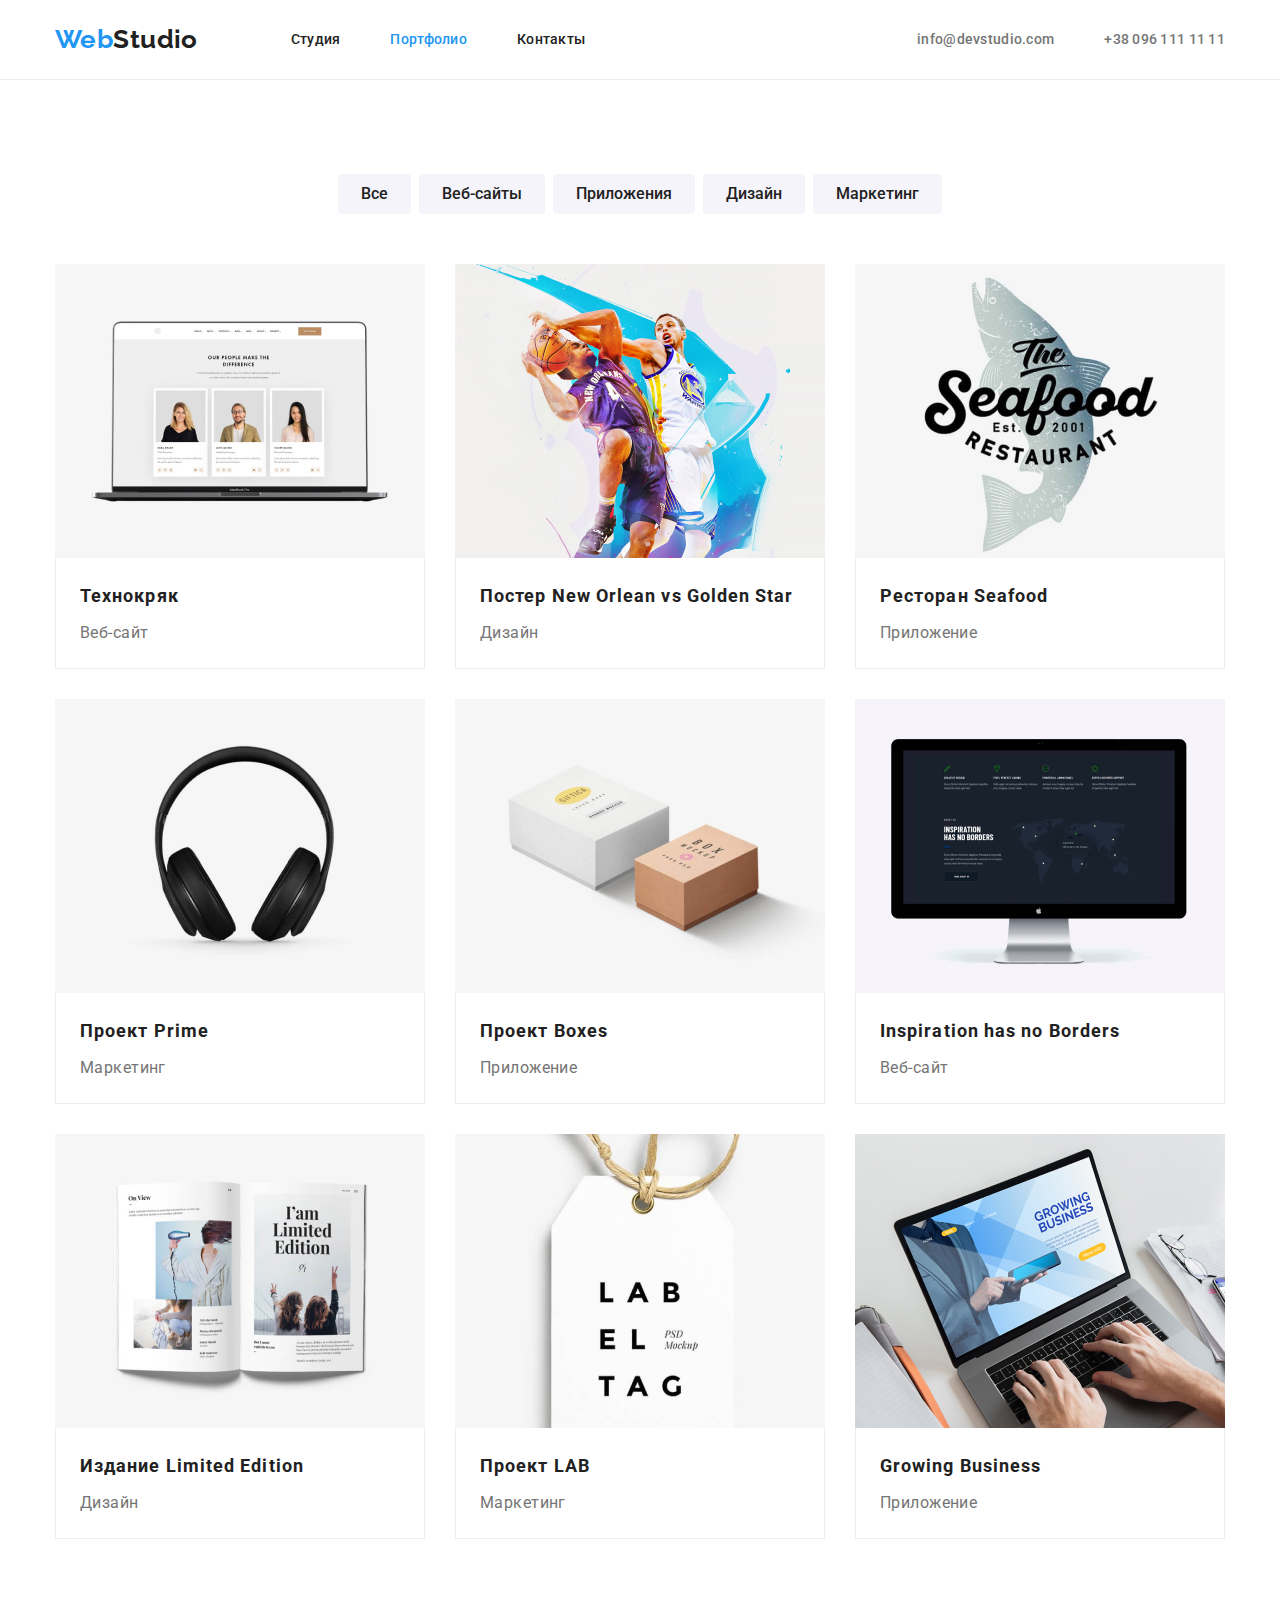
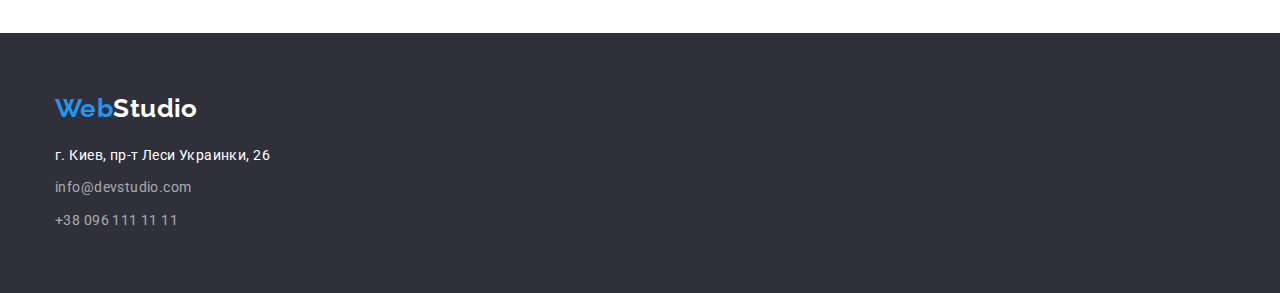
==== portfolio.html @ 85ffb617 "Initial commit" ====
<!DOCTYPE html>
<html lang="ru">
  <head>
    <meta charset="UTF-8" />
    <meta http-equiv="X-UA-Compatible" content="IE=edge" />
    <meta name="viewport" content="width=device-width, initial-scale=1.0" />
    <title>WebStudio</title>
    <link rel="preconnect" href="https://fonts.gstatic.com" />
    <link
      rel="stylesheet"
      href="https://fonts.googleapis.com/css2?family=Raleway:wght@700&family=Roboto:wght@400;500;700;900&display=swap"
    />
    <link
      rel="stylesheet"
      href="https://cdnjs.cloudflare.com/ajax/libs/modern-normalize/0.2.0/modern-normalize.min.css"
    />
    <link rel="stylesheet" href="./css/styles.css" />
  </head>

  <body>
    <header class="header">
      <div class="container">
        <nav class="nav">
          <a href="./index.html" lang="en" class="logo"
            ><span class="logo-accent">Web</span><span>Studio</span></a
          >
          <ul class="nav-list list">
            <li class="item">
              <a class="nav-link link" href="./index.html">Студия</a>
            </li>
            <li class="item">
              <a class="nav-link link active" href="./portfolio.html"
                >Портфолио</a
              >
            </li>
            <li class="item"><a class="nav-link link" href="">Контакты</a></li>
          </ul>
        </nav>
        <ul class="header-contacts list">
          <li class="item">
            <a
              class="header-contacts-link link"
              href="mailto:info@devstudio.com"
              >info@devstudio.com</a
            >
          </li>
          <li class="item">
            <a class="header-contacts-link link" href="tel:+380961111111"
              >+38 096 111 11 11</a
            >
          </li>
        </ul>
      </div>
    </header>

    <main>
      <!-- FILTERS -->

      <section class="projects">
        <div class="container">
          <h1 class="visually-hidden">Наши работы</h1>
          <ul class="filter-list list">
            <li class="filter-item">
              <button type="button" class="filter-button">Все</button>
            </li>
            <li class="filter-item">
              <button type="button" class="filter-button">Веб-сайты</button>
            </li>
            <li class="filter-item">
              <button type="button" class="filter-button">Приложения</button>
            </li>
            <li class="filter-item">
              <button type="button" class="filter-button">Дизайн</button>
            </li>
            <li class="filter-item">
              <button type="button" class="filter-button">Маркетинг</button>
            </li>
          </ul>

          <!-- PROJECTS -->

          <ul class="project-list list">
            <li class="project-item">
              <img
                class="project-image"
                src="./img/portfolio/website-1.jpg"
                alt="Веб-сайт"
                width="370"
              />
              <div class="description-box">
                <h2 class="project-title">Технокряк</h2>
                <p class="project-type">Веб-сайт</p>
              </div>
            </li>
            <li class="project-item">
              <img
                class="project-image"
                src="./img/portfolio/poster-2.jpg"
                alt="Постер"
                width="370"
              />
              <div class="description-box">
                <h2 class="project-title">
                  Постер <span lang="en">New Orlean vs Golden Star</span>
                </h2>
                <p class="project-type">Дизайн</p>
              </div>
            </li>
            <li class="project-item">
              <img
                class="project-image"
                src="./img/portfolio/restaurant-3.jpg"
                alt="Логотип"
                width="370"
              />
              <div class="description-box">
                <h2 class="project-title">
                  Ресторан <span lang="en">Seafood</span>
                </h2>
                <p class="project-type">Приложение</p>
              </div>
            </li>
            <li class="project-item">
              <img
                class="project-image"
                src="./img/portfolio/headphones-4.jpg"
                alt="Наушники"
                width="370"
              />
              <div class="description-box">
                <h2 class="project-title">
                  Проект <span lang="en">Prime</span>
                </h2>
                <p class="project-type">Маркетинг</p>
              </div>
            </li>
            <li class="project-item">
              <img
                class="project-image"
                src="./img/portfolio/boxes-5.jpg"
                alt="Коробки"
                width="370"
              />
              <div class="description-box">
                <h2 class="project-title">
                  Проект <span lang="en">Boxes</span>
                </h2>
                <p class="project-type">Приложение</p>
              </div>
            </li>
            <li class="project-item">
              <img
                class="project-image"
                src="./img/portfolio/website-inspiration-6.jpg"
                alt="Веб-сайт"
                width="370"
              />
              <div class="description-box">
                <h2 class="project-title" lang="en">
                  Inspiration has no Borders
                </h2>
                <p class="project-type">Веб-сайт</p>
              </div>
            </li>
            <li class="project-item">
              <img
                class="project-image"
                src="./img/portfolio/magazine-7.jpg"
                alt="Журнал"
                width="370"
              />
              <div class="description-box">
                <h2 class="project-title">
                  Издание <span lang="en">Limited Edition</span>
                </h2>
                <p class="project-type">Дизайн</p>
              </div>
            </li>
            <li class="project-item">
              <img
                class="project-image"
                src="./img/portfolio/lable-8.jpg"
                alt="Логотип"
                width="370"
              />
              <div class="description-box">
                <h2 class="project-title">Проект <span lang="en">LAB</span></h2>
                <p class="project-type">Маркетинг</p>
              </div>
            </li>
            <li class="project-item">
              <img
                class="project-image"
                src="./img/portfolio/buisness-app-9.jpg"
                alt="Веб приложение"
                width="370"
              />
              <div class="description-box">
                <h2 class="project-title" lang="en">Growing Business</h2>
                <p class="project-type">Приложение</p>
              </div>
            </li>
          </ul>
        </div>
      </section>
    </main>

    <footer class="footer">
      <div class="container">
        <a href="./index.html" lang="en" class="logo"
          ><span class="logo-accent">Web</span
          ><span class="logo-white">Studio</span></a
        >
        <address class="footer-address address">
          <p class="geolocation">г. Киев, пр-т Леси Украинки, 26</p>
          <ul class="address-list list">
            <li class="item">
              <a class="address-link link" href="mailto:info@devstudio.com"
                >info@devstudio.com</a
              >
            </li>
            <li class="item">
              <a class="address-link link" href="tel:+380961111111"
                >+38 096 111 11 11</a
              >
            </li>
          </ul>
        </address>
      </div>
    </footer>
  </body>
</html>
---- css/styles.css ----
:root {
  --header-bottom-border: #ececec;
  --portfolio-description-border: #eeeeee;

  --primary-font: 'Roboto', sans-serif;
  --secondart-font: 'Raleway', sans-serif;

  --primary-white-bg: #ffffff;
  --secondary-grey-bg: #f5f4fa;
  --accent-dark-blue-bg: #2f303a;
  --primary-grey-text: #757575;
  --secondary-black-text: #212121;
  --title-white: #ffffff;
  --accent: #2196f3;

  --modal-button-bg: #188ce8;
}

h1,
h2,
h3,
h4,
h5,
h6,
p {
  margin: 0;
}

ol,
ul {
  margin: 0;
  padding: 0;
}

img {
  display: block;
}

.link {
  text-decoration: none;
}

.list {
  list-style: none;
}

.address {
  font-style: normal;
}

.visually-hidden {
  position: absolute !important;
  clip: rect(1px 1px 1px 1px); /* IE6 IE7 */
  clip: rect(1px 1px 1px 1px);
  padding: 0 !important;
  border: 0 !important;
  height: 1px !important;
  width: 1px !important;
  overflow: hidden;
}

body {
  font-family: var(--primary-font);
  font-weight: 400;
  font-size: 14px;
  letter-spacing: 0.03em;
  color: var(--primary-grey-text);
}

/* #################### Components #################### */
.container {
  width: 1200px;
  padding: 0 15px;
  margin: 0 auto;
}

.component-title {
  font-weight: 700;
  font-size: 36px;
  line-height: 1.17;
  text-align: center;
  color: var(--secondary-black-text);
}

.logo {
  font-family: var(--secondart-font);
  font-weight: 700;
  font-size: 26px;
  line-height: 1.19;
  text-decoration: none;
  color: var(--secondary-black-text);
}

.logo-accent {
  color: var(--accent);
}

.logo-white {
  color: var(--title-white);
}

.address-link:hover,
.address-link:focus,
.header-contacts-link:hover,
.header-contacts-link:focus,
.nav-link:hover,
.nav-link:focus {
  color: var(--accent);
}
/* #################### End Components #################### */

/* #################### HEADER #################### */
.header {
  padding: 24px 0;
  background-color: var(--primary-white-bg);
  border-bottom: 1px solid var(--header-bottom-border);
}

.header .container {
  display: flex;
}
/* #################### Navigation ################### */
.header .logo {
  margin-right: 93px;
}

.nav {
  display: flex;
  align-items: center;
}

.nav-list {
  display: flex;
  align-items: center;
}

.nav-list .item:not(:last-child) {
  margin-right: 50px;
}

.nav-link {
  padding: 32px 0;
  font-weight: 500;
  line-height: 1.14;
  letter-spacing: 0.02em;
  color: var(--secondary-black-text);
}

.active {
  color: var(--accent);
}

/* #################### End Navigation #################### */

/* #################### Contacts #################### */
.header-contacts {
  display: flex;
  margin-left: auto;
  align-items: center;
}

.header-contacts .item:not(:last-child) {
  margin-right: 50px;
}

.header-contacts-link {
  padding: 32px 0;

  font-weight: 500;
  line-height: 1.14;
  letter-spacing: 0.02em;
  color: var(--primary-grey-text);
}
/* #################### End Contacts #################### */
/* #################### END HEADER #################### */

/* #################### MAIN #################### */
/* #################### Hero #################### */
.hero {
  padding: 200px 0;

  background-color: var(--accent-dark-blue-bg);
  text-align: center;
}

.title-hero {
  margin-bottom: 30px;

  font-weight: 900;
  font-size: 44px;
  line-height: 1.36;
  text-align: center;
  letter-spacing: 0.06em;
  text-transform: uppercase;
  color: var(--title-white);
}

.modal-button {
  min-width: 200px;
  padding: 10px 32px;

  border: solid 1px transparent;
  border-radius: 4px;
  font-weight: 700;
  font-size: 16px;
  line-height: 1.87;
  letter-spacing: 0.06em;
  color: var(--title-white);
  background-color: var(--accent);
}

.modal-button:hover,
.modal-button:focus {
  background: var(--modal-button-bg);
  cursor: pointer;
}
/* #################### End Hero #################### */

/* #################### Features #################### */
.features {
  padding: 94px 0;
}

.feature-list {
  display: flex;
}

.feature-list .item {
  flex-basis: calc(100% / 4);
}

.feature-list .item:not(:last-child) {
  margin-right: 30px;
}

.feature-title {
  margin-bottom: 10px;

  font-size: 14px;
  font-weight: 700;
  line-height: 1.14;
  text-transform: uppercase;
  color: var(--secondary-black-text);
}

.feature-description {
  line-height: 1.71;
}
/* #################### End Features #################### */

/* #################### Specialty #################### */
.specialty {
  padding-bottom: 94px;
}

.specialty .component-title {
  margin-bottom: 50px;
}

.specialty-list {
  display: flex;
  flex-basis: calc(100% / 3);
}

.specialty-list .item {
  width: calc((100% - 30px * 2) / 3);
}

.specialty-list .item:not(:last-child) {
  margin-right: 30px;
}
/* #################### End Specialty #################### */

/* #################### Team #################### */
.team {
  padding: 94px 0;

  background-color: var(--secondary-grey-bg);
}

.team .component-title {
  margin-bottom: 50px;
}

.team-list {
  display: flex;
  flex-basis: calc(100% / 4);
}

.team-list .item {
  box-shadow: 0px 1px 3px rgba(0, 0, 0, 0.12), 0px 1px 1px rgba(0, 0, 0, 0.14),
    0px 2px 1px rgba(0, 0, 0, 0.2);
  border-radius: 0px 0px 4px 4px;

  background-color: var(--primary-white-bg);
}
.team-list .item:not(:last-child) {
  margin-right: 30px;
}

.team-list .description {
  padding: 30px 15px;

  text-align: center;
}

.team-member {
  margin-bottom: 10px;

  font-weight: 500;
  font-size: 16px;
  line-height: 1.19;
  color: var(--secondary-black-text);
}

.member-role {
  font-size: 16px;
  line-height: 1.19;
}
/* #################### End Team #################### */
/* #################### END MAIN #################### */

/* #################### FOOTER #################### */
.footer {
  padding: 60px 0;

  background-color: var(--accent-dark-blue-bg);
}

.footer-address {
  margin-top: 20px;
}

.geolocation {
  margin-bottom: 9px;

  line-height: 1.71;
  color: var(--title-white);
}

.address-list .item:not(:last-child) {
  margin-bottom: 9px;
}

.address-link {
  line-height: 1.71;
  color: rgba(255, 255, 255, 0.6);
}
/* #################### END FOOTER #################### */

/* #################### PORTFOLIO #################### */
/* #################### Filters #################### */
.filter-button {
  border: solid 1px transparent;
  border-radius: 4px;
  padding: 6px 22px;

  font-weight: 500;
  font-size: 16px;
  line-height: 1.62;
  color: var(--secondary-black-text);
  background-color: #f5f4fa;
}

.filter-button:hover,
.filter-button:focus {
  color: var(--title-white);
  background-color: var(--modal-button-bg);
  cursor: pointer;
}
/* #################### End Filters #################### */

/* #################### Projects #################### */
.projects {
  padding: 94px 0;
}

.filter-list {
  display: flex;
  justify-content: center;
  margin-bottom: 50px;
}

.filter-item:not(:last-child) {
  margin-right: 8px;
}

.project-list {
  display: flex;
  flex-wrap: wrap;
}

.project-item {
  margin: 0px 30px 30px 0px;
}

.project-item:nth-child(3n + 3) {
  margin-right: 0;
}

.project-item:nth-last-child(-n + 3) {
  margin-bottom: 0;
}

.description-box {
  border: 1px solid var(--portfolio-description-border);
  border-top: none;
  padding: 20px 24px;
}

.project-title {
  margin-bottom: 4px;

  font-weight: 700;
  font-size: 18px;
  line-height: 2;
  letter-spacing: 0.06em;
  color: var(--secondary-black-text);
}

.project-type {
  font-size: 16px;
  line-height: 1.87;
  color: var(--primary-grey-text);
}
/* #################### End Projects #################### */
/* #################### END PORTFOLIO #################### */
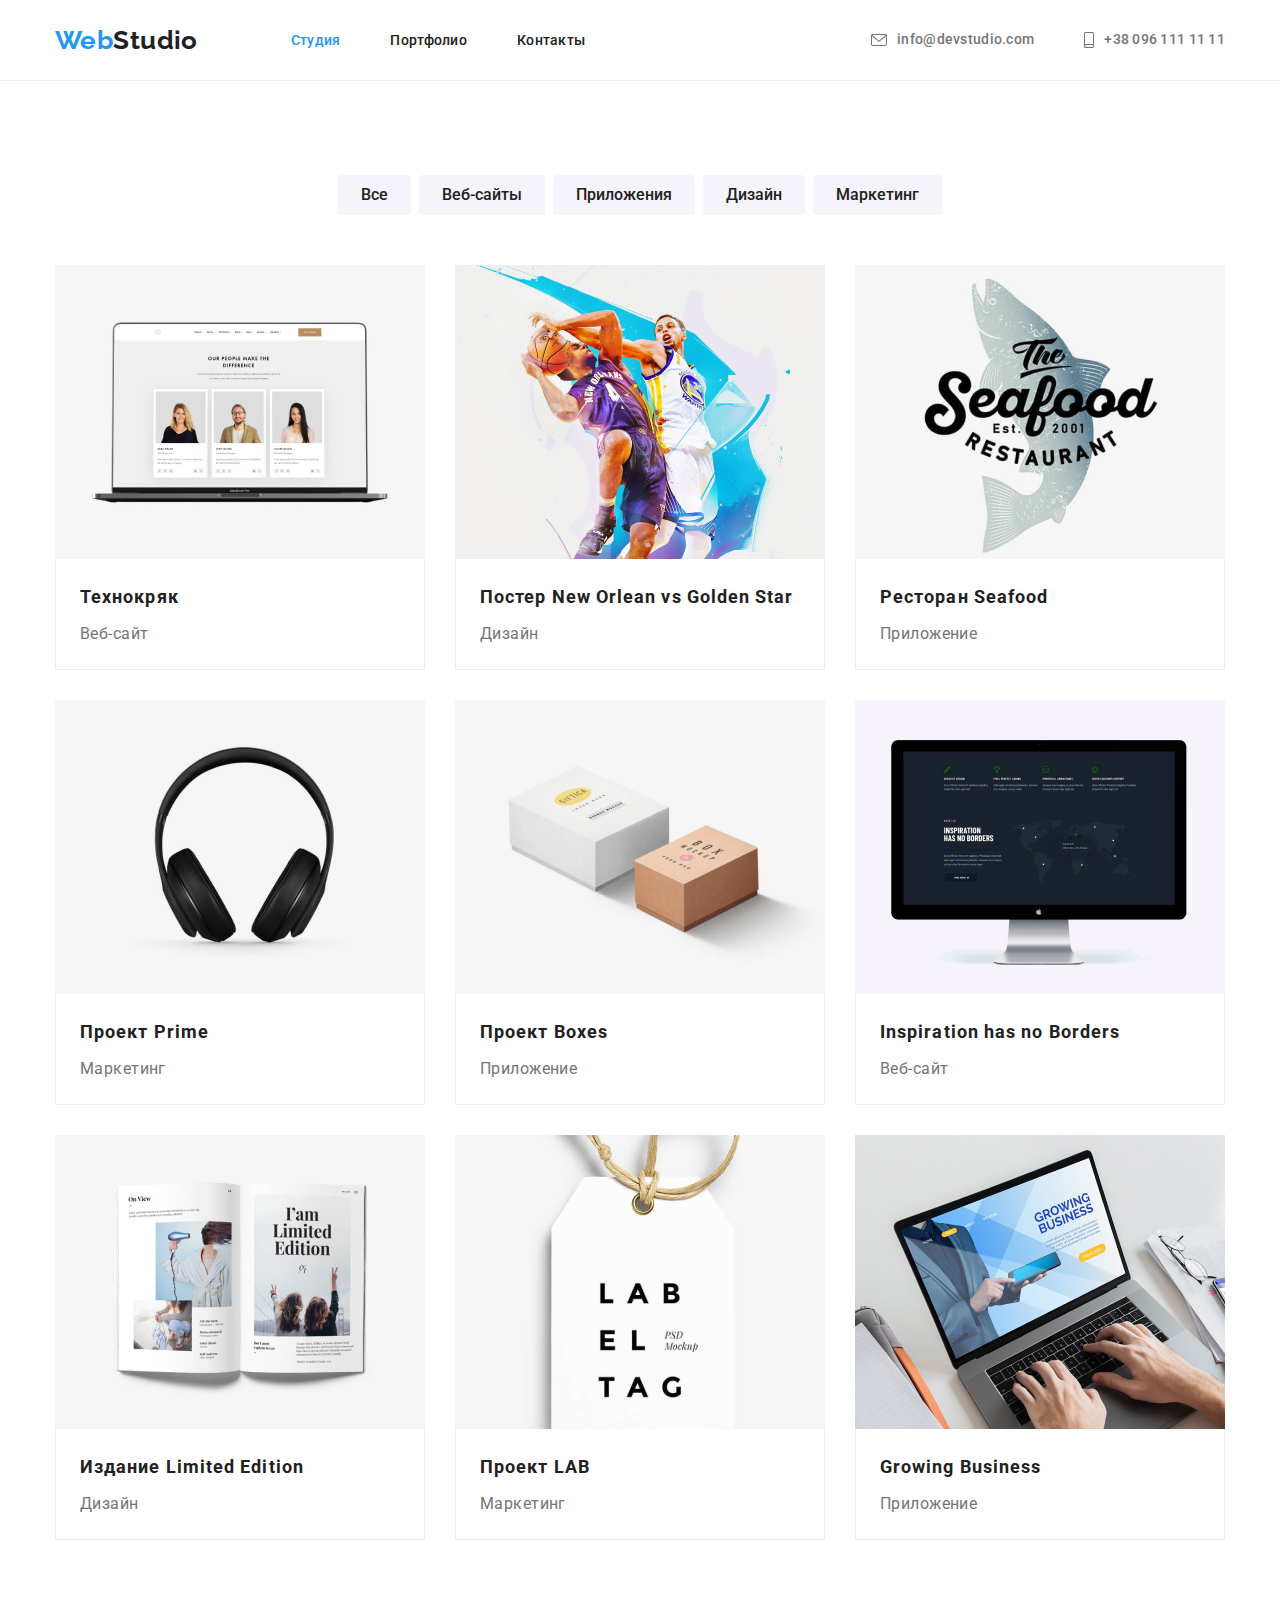
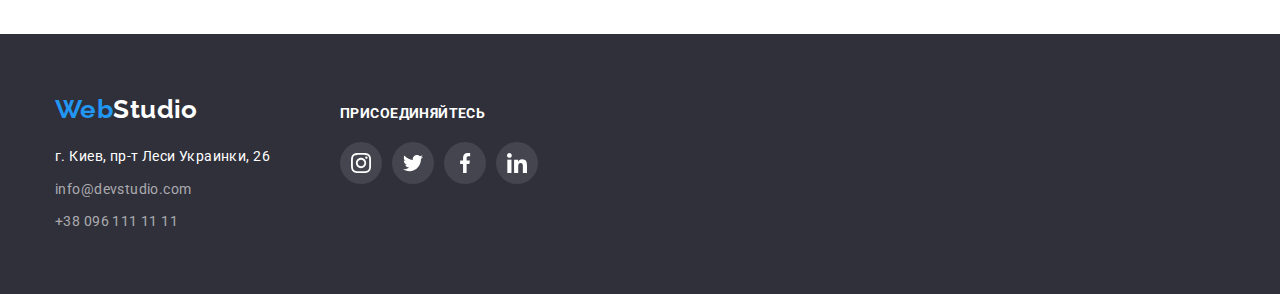
==== commit 8e6cb006: "Updates header and footer" ====
--- a/portfolio.html
+++ b/portfolio.html
@@ -1,232 +1,272 @@
-<!DOCTYPE html>
-<html lang="ru">
-  <head>
-    <meta charset="UTF-8" />
-    <meta http-equiv="X-UA-Compatible" content="IE=edge" />
-    <meta name="viewport" content="width=device-width, initial-scale=1.0" />
-    <title>WebStudio</title>
-    <link rel="preconnect" href="https://fonts.gstatic.com" />
-    <link
-      rel="stylesheet"
-      href="https://fonts.googleapis.com/css2?family=Raleway:wght@700&family=Roboto:wght@400;500;700;900&display=swap"
-    />
-    <link
-      rel="stylesheet"
-      href="https://cdnjs.cloudflare.com/ajax/libs/modern-normalize/0.2.0/modern-normalize.min.css"
-    />
-    <link rel="stylesheet" href="./css/styles.css" />
-  </head>
-
-  <body>
-    <header class="header">
-      <div class="container">
-        <nav class="nav">
-          <a href="./index.html" lang="en" class="logo"
-            ><span class="logo-accent">Web</span><span>Studio</span></a
-          >
-          <ul class="nav-list list">
-            <li class="item">
-              <a class="nav-link link" href="./index.html">Студия</a>
-            </li>
-            <li class="item">
-              <a class="nav-link link active" href="./portfolio.html"
-                >Портфолио</a
-              >
-            </li>
-            <li class="item"><a class="nav-link link" href="">Контакты</a></li>
-          </ul>
-        </nav>
-        <ul class="header-contacts list">
-          <li class="item">
-            <a
-              class="header-contacts-link link"
-              href="mailto:info@devstudio.com"
-              >info@devstudio.com</a
-            >
-          </li>
-          <li class="item">
-            <a class="header-contacts-link link" href="tel:+380961111111"
-              >+38 096 111 11 11</a
-            >
-          </li>
-        </ul>
-      </div>
-    </header>
-
-    <main>
-      <!-- FILTERS -->
-
-      <section class="projects">
-        <div class="container">
-          <h1 class="visually-hidden">Наши работы</h1>
-          <ul class="filter-list list">
-            <li class="filter-item">
-              <button type="button" class="filter-button">Все</button>
-            </li>
-            <li class="filter-item">
-              <button type="button" class="filter-button">Веб-сайты</button>
-            </li>
-            <li class="filter-item">
-              <button type="button" class="filter-button">Приложения</button>
-            </li>
-            <li class="filter-item">
-              <button type="button" class="filter-button">Дизайн</button>
-            </li>
-            <li class="filter-item">
-              <button type="button" class="filter-button">Маркетинг</button>
-            </li>
-          </ul>
-
-          <!-- PROJECTS -->
-
-          <ul class="project-list list">
-            <li class="project-item">
-              <img
-                class="project-image"
-                src="./img/portfolio/website-1.jpg"
-                alt="Веб-сайт"
-                width="370"
-              />
-              <div class="description-box">
-                <h2 class="project-title">Технокряк</h2>
-                <p class="project-type">Веб-сайт</p>
-              </div>
-            </li>
-            <li class="project-item">
-              <img
-                class="project-image"
-                src="./img/portfolio/poster-2.jpg"
-                alt="Постер"
-                width="370"
-              />
-              <div class="description-box">
-                <h2 class="project-title">
-                  Постер <span lang="en">New Orlean vs Golden Star</span>
-                </h2>
-                <p class="project-type">Дизайн</p>
-              </div>
-            </li>
-            <li class="project-item">
-              <img
-                class="project-image"
-                src="./img/portfolio/restaurant-3.jpg"
-                alt="Логотип"
-                width="370"
-              />
-              <div class="description-box">
-                <h2 class="project-title">
-                  Ресторан <span lang="en">Seafood</span>
-                </h2>
-                <p class="project-type">Приложение</p>
-              </div>
-            </li>
-            <li class="project-item">
-              <img
-                class="project-image"
-                src="./img/portfolio/headphones-4.jpg"
-                alt="Наушники"
-                width="370"
-              />
-              <div class="description-box">
-                <h2 class="project-title">
-                  Проект <span lang="en">Prime</span>
-                </h2>
-                <p class="project-type">Маркетинг</p>
-              </div>
-            </li>
-            <li class="project-item">
-              <img
-                class="project-image"
-                src="./img/portfolio/boxes-5.jpg"
-                alt="Коробки"
-                width="370"
-              />
-              <div class="description-box">
-                <h2 class="project-title">
-                  Проект <span lang="en">Boxes</span>
-                </h2>
-                <p class="project-type">Приложение</p>
-              </div>
-            </li>
-            <li class="project-item">
-              <img
-                class="project-image"
-                src="./img/portfolio/website-inspiration-6.jpg"
-                alt="Веб-сайт"
-                width="370"
-              />
-              <div class="description-box">
-                <h2 class="project-title" lang="en">
-                  Inspiration has no Borders
-                </h2>
-                <p class="project-type">Веб-сайт</p>
-              </div>
-            </li>
-            <li class="project-item">
-              <img
-                class="project-image"
-                src="./img/portfolio/magazine-7.jpg"
-                alt="Журнал"
-                width="370"
-              />
-              <div class="description-box">
-                <h2 class="project-title">
-                  Издание <span lang="en">Limited Edition</span>
-                </h2>
-                <p class="project-type">Дизайн</p>
-              </div>
-            </li>
-            <li class="project-item">
-              <img
-                class="project-image"
-                src="./img/portfolio/lable-8.jpg"
-                alt="Логотип"
-                width="370"
-              />
-              <div class="description-box">
-                <h2 class="project-title">Проект <span lang="en">LAB</span></h2>
-                <p class="project-type">Маркетинг</p>
-              </div>
-            </li>
-            <li class="project-item">
-              <img
-                class="project-image"
-                src="./img/portfolio/buisness-app-9.jpg"
-                alt="Веб приложение"
-                width="370"
-              />
-              <div class="description-box">
-                <h2 class="project-title" lang="en">Growing Business</h2>
-                <p class="project-type">Приложение</p>
-              </div>
-            </li>
-          </ul>
-        </div>
-      </section>
-    </main>
-
-    <footer class="footer">
-      <div class="container">
-        <a href="./index.html" lang="en" class="logo"
-          ><span class="logo-accent">Web</span
-          ><span class="logo-white">Studio</span></a
-        >
-        <address class="footer-address address">
-          <p class="geolocation">г. Киев, пр-т Леси Украинки, 26</p>
-          <ul class="address-list list">
-            <li class="item">
-              <a class="address-link link" href="mailto:info@devstudio.com"
-                >info@devstudio.com</a
-              >
-            </li>
-            <li class="item">
-              <a class="address-link link" href="tel:+380961111111"
-                >+38 096 111 11 11</a
-              >
-            </li>
-          </ul>
-        </address>
-      </div>
-    </footer>
-  </body>
-</html>
+<!DOCTYPE html>
+<html lang="ru">
+  <head>
+    <meta charset="UTF-8" />
+    <meta http-equiv="X-UA-Compatible" content="IE=edge" />
+    <meta name="viewport" content="width=device-width, initial-scale=1.0" />
+    <title>WebStudio</title>
+    <link rel="preconnect" href="https://fonts.gstatic.com" />
+    <link
+      rel="stylesheet"
+      href="https://fonts.googleapis.com/css2?family=Raleway:wght@700&family=Roboto:wght@400;500;700;900&display=swap"
+    />
+    <link
+      rel="stylesheet"
+      href="https://cdnjs.cloudflare.com/ajax/libs/modern-normalize/0.2.0/modern-normalize.min.css"
+    />
+    <link rel="stylesheet" href="./css/styles.css" />
+  </head>
+
+  <body>
+    <header class="header">
+      <div class="container">
+        <nav class="nav">
+          <a href="./index.html" lang="en" class="logo"
+            ><span class="logo-accent">Web</span><span>Studio</span></a
+          >
+          <ul class="nav-list list">
+            <li class="item">
+              <a class="nav-link link active" href="./index.html">Студия</a>
+            </li>
+            <li class="item">
+              <a class="nav-link link" href="./portfolio.html">Портфолио</a>
+            </li>
+            <li class="item"><a class="nav-link link" href="">Контакты</a></li>
+          </ul>
+        </nav>
+        <ul class="header-contacts list">
+          <li class="item">
+            <a
+              class="header-contacts-link link"
+              href="mailto:info@devstudio.com"
+            >
+              <svg class="contacts-icon icon-envelope">
+                <use href="./img/sprite.svg#envelope"></use>
+              </svg>
+              info@devstudio.com</a
+            >
+          </li>
+          <li class="item">
+            <a class="header-contacts-link link" href="tel:+380961111111"
+              ><svg class="contacts-icon icon-smartphone">
+                <use href="./img/sprite.svg#smartphone"></use>
+              </svg>
+              +38 096 111 11 11</a
+            >
+          </li>
+        </ul>
+      </div>
+    </header>
+
+    <main>
+      <!-- FILTERS -->
+
+      <section class="projects">
+        <div class="container">
+          <h1 class="visually-hidden">Наши работы</h1>
+          <ul class="filter-list list">
+            <li class="filter-item">
+              <button type="button" class="filter-button">Все</button>
+            </li>
+            <li class="filter-item">
+              <button type="button" class="filter-button">Веб-сайты</button>
+            </li>
+            <li class="filter-item">
+              <button type="button" class="filter-button">Приложения</button>
+            </li>
+            <li class="filter-item">
+              <button type="button" class="filter-button">Дизайн</button>
+            </li>
+            <li class="filter-item">
+              <button type="button" class="filter-button">Маркетинг</button>
+            </li>
+          </ul>
+
+          <!-- PROJECTS -->
+
+          <ul class="project-list list">
+            <li class="project-item">
+              <img
+                class="project-image"
+                src="./img/portfolio/website-1.jpg"
+                alt="Веб-сайт"
+                width="370"
+              />
+              <div class="description-box">
+                <h2 class="project-title">Технокряк</h2>
+                <p class="project-type">Веб-сайт</p>
+              </div>
+            </li>
+            <li class="project-item">
+              <img
+                class="project-image"
+                src="./img/portfolio/poster-2.jpg"
+                alt="Постер"
+                width="370"
+              />
+              <div class="description-box">
+                <h2 class="project-title">
+                  Постер <span lang="en">New Orlean vs Golden Star</span>
+                </h2>
+                <p class="project-type">Дизайн</p>
+              </div>
+            </li>
+            <li class="project-item">
+              <img
+                class="project-image"
+                src="./img/portfolio/restaurant-3.jpg"
+                alt="Логотип"
+                width="370"
+              />
+              <div class="description-box">
+                <h2 class="project-title">
+                  Ресторан <span lang="en">Seafood</span>
+                </h2>
+                <p class="project-type">Приложение</p>
+              </div>
+            </li>
+            <li class="project-item">
+              <img
+                class="project-image"
+                src="./img/portfolio/headphones-4.jpg"
+                alt="Наушники"
+                width="370"
+              />
+              <div class="description-box">
+                <h2 class="project-title">
+                  Проект <span lang="en">Prime</span>
+                </h2>
+                <p class="project-type">Маркетинг</p>
+              </div>
+            </li>
+            <li class="project-item">
+              <img
+                class="project-image"
+                src="./img/portfolio/boxes-5.jpg"
+                alt="Коробки"
+                width="370"
+              />
+              <div class="description-box">
+                <h2 class="project-title">
+                  Проект <span lang="en">Boxes</span>
+                </h2>
+                <p class="project-type">Приложение</p>
+              </div>
+            </li>
+            <li class="project-item">
+              <img
+                class="project-image"
+                src="./img/portfolio/website-inspiration-6.jpg"
+                alt="Веб-сайт"
+                width="370"
+              />
+              <div class="description-box">
+                <h2 class="project-title" lang="en">
+                  Inspiration has no Borders
+                </h2>
+                <p class="project-type">Веб-сайт</p>
+              </div>
+            </li>
+            <li class="project-item">
+              <img
+                class="project-image"
+                src="./img/portfolio/magazine-7.jpg"
+                alt="Журнал"
+                width="370"
+              />
+              <div class="description-box">
+                <h2 class="project-title">
+                  Издание <span lang="en">Limited Edition</span>
+                </h2>
+                <p class="project-type">Дизайн</p>
+              </div>
+            </li>
+            <li class="project-item">
+              <img
+                class="project-image"
+                src="./img/portfolio/lable-8.jpg"
+                alt="Логотип"
+                width="370"
+              />
+              <div class="description-box">
+                <h2 class="project-title">Проект <span lang="en">LAB</span></h2>
+                <p class="project-type">Маркетинг</p>
+              </div>
+            </li>
+            <li class="project-item">
+              <img
+                class="project-image"
+                src="./img/portfolio/buisness-app-9.jpg"
+                alt="Веб приложение"
+                width="370"
+              />
+              <div class="description-box">
+                <h2 class="project-title" lang="en">Growing Business</h2>
+                <p class="project-type">Приложение</p>
+              </div>
+            </li>
+          </ul>
+        </div>
+      </section>
+    </main>
+
+    <footer class="footer">
+      <div class="container footer-wrapper">
+        <div class="footer-address-wrapper">
+          <a href="./index.html" lang="en" class="logo"
+            ><span class="logo-accent">Web</span
+            ><span class="logo-white">Studio</span></a
+          >
+          <address class="footer-address address">
+            <p class="geolocation">г. Киев, пр-т Леси Украинки, 26</p>
+            <ul class="address-list list">
+              <li class="item">
+                <a class="address-link link" href="mailto:info@devstudio.com"
+                  >info@devstudio.com</a
+                >
+              </li>
+              <li class="item">
+                <a class="address-link link" href="tel:+380961111111"
+                  >+38 096 111 11 11</a
+                >
+              </li>
+            </ul>
+          </address>
+        </div>
+        <div class="footer-join-wrapper">
+          <p class="join-text">Присоединяйтесь</p>
+          <ul class="social-list list">
+            <li class="item">
+              <a href="" class="social-list-item"
+                ><svg class="social-list-icon">
+                  <use href="./img/sprite.svg#instagram"></use>
+                </svg>
+              </a>
+            </li>
+            <li class="item">
+              <a href="" class="social-list-item"
+                ><svg class="social-list-icon">
+                  <use href="./img/sprite.svg#twitter"></use>
+                </svg>
+              </a>
+            </li>
+            <li class="item">
+              <a href="" class="social-list-item"
+                ><svg class="social-list-icon">
+                  <use href="./img/sprite.svg#facebook"></use>
+                </svg>
+              </a>
+            </li>
+            <li class="item">
+              <a href="" class="social-list-item"
+                ><svg class="social-list-icon">
+                  <use href="./img/sprite.svg#linkedin"></use>
+                </svg>
+              </a>
+            </li>
+          </ul>
+        </div>
+      </div>
+    </footer>
+  </body>
+</html>
--- a/css/styles.css
+++ b/css/styles.css
@@ -1,427 +1,596 @@
-:root {
-  --header-bottom-border: #ececec;
-  --portfolio-description-border: #eeeeee;
-
-  --primary-font: 'Roboto', sans-serif;
-  --secondart-font: 'Raleway', sans-serif;
-
-  --primary-white-bg: #ffffff;
-  --secondary-grey-bg: #f5f4fa;
-  --accent-dark-blue-bg: #2f303a;
-  --primary-grey-text: #757575;
-  --secondary-black-text: #212121;
-  --title-white: #ffffff;
-  --accent: #2196f3;
-
-  --modal-button-bg: #188ce8;
-}
-
-h1,
-h2,
-h3,
-h4,
-h5,
-h6,
-p {
-  margin: 0;
-}
-
-ol,
-ul {
-  margin: 0;
-  padding: 0;
-}
-
-img {
-  display: block;
-}
-
-.link {
-  text-decoration: none;
-}
-
-.list {
-  list-style: none;
-}
-
-.address {
-  font-style: normal;
-}
-
-.visually-hidden {
-  position: absolute !important;
-  clip: rect(1px 1px 1px 1px); /* IE6 IE7 */
-  clip: rect(1px 1px 1px 1px);
-  padding: 0 !important;
-  border: 0 !important;
-  height: 1px !important;
-  width: 1px !important;
-  overflow: hidden;
-}
-
-body {
-  font-family: var(--primary-font);
-  font-weight: 400;
-  font-size: 14px;
-  letter-spacing: 0.03em;
-  color: var(--primary-grey-text);
-}
-
-/* #################### Components #################### */
-.container {
-  width: 1200px;
-  padding: 0 15px;
-  margin: 0 auto;
-}
-
-.component-title {
-  font-weight: 700;
-  font-size: 36px;
-  line-height: 1.17;
-  text-align: center;
-  color: var(--secondary-black-text);
-}
-
-.logo {
-  font-family: var(--secondart-font);
-  font-weight: 700;
-  font-size: 26px;
-  line-height: 1.19;
-  text-decoration: none;
-  color: var(--secondary-black-text);
-}
-
-.logo-accent {
-  color: var(--accent);
-}
-
-.logo-white {
-  color: var(--title-white);
-}
-
-.address-link:hover,
-.address-link:focus,
-.header-contacts-link:hover,
-.header-contacts-link:focus,
-.nav-link:hover,
-.nav-link:focus {
-  color: var(--accent);
-}
-/* #################### End Components #################### */
-
-/* #################### HEADER #################### */
-.header {
-  padding: 24px 0;
-  background-color: var(--primary-white-bg);
-  border-bottom: 1px solid var(--header-bottom-border);
-}
-
-.header .container {
-  display: flex;
-}
-/* #################### Navigation ################### */
-.header .logo {
-  margin-right: 93px;
-}
-
-.nav {
-  display: flex;
-  align-items: center;
-}
-
-.nav-list {
-  display: flex;
-  align-items: center;
-}
-
-.nav-list .item:not(:last-child) {
-  margin-right: 50px;
-}
-
-.nav-link {
-  padding: 32px 0;
-  font-weight: 500;
-  line-height: 1.14;
-  letter-spacing: 0.02em;
-  color: var(--secondary-black-text);
-}
-
-.active {
-  color: var(--accent);
-}
-
-/* #################### End Navigation #################### */
-
-/* #################### Contacts #################### */
-.header-contacts {
-  display: flex;
-  margin-left: auto;
-  align-items: center;
-}
-
-.header-contacts .item:not(:last-child) {
-  margin-right: 50px;
-}
-
-.header-contacts-link {
-  padding: 32px 0;
-
-  font-weight: 500;
-  line-height: 1.14;
-  letter-spacing: 0.02em;
-  color: var(--primary-grey-text);
-}
-/* #################### End Contacts #################### */
-/* #################### END HEADER #################### */
-
-/* #################### MAIN #################### */
-/* #################### Hero #################### */
-.hero {
-  padding: 200px 0;
-
-  background-color: var(--accent-dark-blue-bg);
-  text-align: center;
-}
-
-.title-hero {
-  margin-bottom: 30px;
-
-  font-weight: 900;
-  font-size: 44px;
-  line-height: 1.36;
-  text-align: center;
-  letter-spacing: 0.06em;
-  text-transform: uppercase;
-  color: var(--title-white);
-}
-
-.modal-button {
-  min-width: 200px;
-  padding: 10px 32px;
-
-  border: solid 1px transparent;
-  border-radius: 4px;
-  font-weight: 700;
-  font-size: 16px;
-  line-height: 1.87;
-  letter-spacing: 0.06em;
-  color: var(--title-white);
-  background-color: var(--accent);
-}
-
-.modal-button:hover,
-.modal-button:focus {
-  background: var(--modal-button-bg);
-  cursor: pointer;
-}
-/* #################### End Hero #################### */
-
-/* #################### Features #################### */
-.features {
-  padding: 94px 0;
-}
-
-.feature-list {
-  display: flex;
-}
-
-.feature-list .item {
-  flex-basis: calc(100% / 4);
-}
-
-.feature-list .item:not(:last-child) {
-  margin-right: 30px;
-}
-
-.feature-title {
-  margin-bottom: 10px;
-
-  font-size: 14px;
-  font-weight: 700;
-  line-height: 1.14;
-  text-transform: uppercase;
-  color: var(--secondary-black-text);
-}
-
-.feature-description {
-  line-height: 1.71;
-}
-/* #################### End Features #################### */
-
-/* #################### Specialty #################### */
-.specialty {
-  padding-bottom: 94px;
-}
-
-.specialty .component-title {
-  margin-bottom: 50px;
-}
-
-.specialty-list {
-  display: flex;
-  flex-basis: calc(100% / 3);
-}
-
-.specialty-list .item {
-  width: calc((100% - 30px * 2) / 3);
-}
-
-.specialty-list .item:not(:last-child) {
-  margin-right: 30px;
-}
-/* #################### End Specialty #################### */
-
-/* #################### Team #################### */
-.team {
-  padding: 94px 0;
-
-  background-color: var(--secondary-grey-bg);
-}
-
-.team .component-title {
-  margin-bottom: 50px;
-}
-
-.team-list {
-  display: flex;
-  flex-basis: calc(100% / 4);
-}
-
-.team-list .item {
-  box-shadow: 0px 1px 3px rgba(0, 0, 0, 0.12), 0px 1px 1px rgba(0, 0, 0, 0.14),
-    0px 2px 1px rgba(0, 0, 0, 0.2);
-  border-radius: 0px 0px 4px 4px;
-
-  background-color: var(--primary-white-bg);
-}
-.team-list .item:not(:last-child) {
-  margin-right: 30px;
-}
-
-.team-list .description {
-  padding: 30px 15px;
-
-  text-align: center;
-}
-
-.team-member {
-  margin-bottom: 10px;
-
-  font-weight: 500;
-  font-size: 16px;
-  line-height: 1.19;
-  color: var(--secondary-black-text);
-}
-
-.member-role {
-  font-size: 16px;
-  line-height: 1.19;
-}
-/* #################### End Team #################### */
-/* #################### END MAIN #################### */
-
-/* #################### FOOTER #################### */
-.footer {
-  padding: 60px 0;
-
-  background-color: var(--accent-dark-blue-bg);
-}
-
-.footer-address {
-  margin-top: 20px;
-}
-
-.geolocation {
-  margin-bottom: 9px;
-
-  line-height: 1.71;
-  color: var(--title-white);
-}
-
-.address-list .item:not(:last-child) {
-  margin-bottom: 9px;
-}
-
-.address-link {
-  line-height: 1.71;
-  color: rgba(255, 255, 255, 0.6);
-}
-/* #################### END FOOTER #################### */
-
-/* #################### PORTFOLIO #################### */
-/* #################### Filters #################### */
-.filter-button {
-  border: solid 1px transparent;
-  border-radius: 4px;
-  padding: 6px 22px;
-
-  font-weight: 500;
-  font-size: 16px;
-  line-height: 1.62;
-  color: var(--secondary-black-text);
-  background-color: #f5f4fa;
-}
-
-.filter-button:hover,
-.filter-button:focus {
-  color: var(--title-white);
-  background-color: var(--modal-button-bg);
-  cursor: pointer;
-}
-/* #################### End Filters #################### */
-
-/* #################### Projects #################### */
-.projects {
-  padding: 94px 0;
-}
-
-.filter-list {
-  display: flex;
-  justify-content: center;
-  margin-bottom: 50px;
-}
-
-.filter-item:not(:last-child) {
-  margin-right: 8px;
-}
-
-.project-list {
-  display: flex;
-  flex-wrap: wrap;
-}
-
-.project-item {
-  margin: 0px 30px 30px 0px;
-}
-
-.project-item:nth-child(3n + 3) {
-  margin-right: 0;
-}
-
-.project-item:nth-last-child(-n + 3) {
-  margin-bottom: 0;
-}
-
-.description-box {
-  border: 1px solid var(--portfolio-description-border);
-  border-top: none;
-  padding: 20px 24px;
-}
-
-.project-title {
-  margin-bottom: 4px;
-
-  font-weight: 700;
-  font-size: 18px;
-  line-height: 2;
-  letter-spacing: 0.06em;
-  color: var(--secondary-black-text);
-}
-
-.project-type {
-  font-size: 16px;
-  line-height: 1.87;
-  color: var(--primary-grey-text);
-}
-/* #################### End Projects #################### */
-/* #################### END PORTFOLIO #################### */
+:root {
+  --header-bottom-border: #ececec;
+  --portfolio-description-border: #eeeeee;
+
+  --primary-font: 'Roboto', sans-serif;
+  --secondart-font: 'Raleway', sans-serif;
+
+  --primary-white-bg: #ffffff;
+  --secondary-grey-bg: #f5f4fa;
+  --accent-dark-blue-bg: #2f303a;
+  --hero-grey-bg: #c4c4c4;
+
+  --primary-grey-text: #757575;
+  --secondary-black-text: #212121;
+  --title-white: #ffffff;
+  --accent: #2196f3;
+
+  --icon-primary-grey: #afb1b8;
+
+  --modal-button-bg: #188ce8;
+}
+
+h1,
+h2,
+h3,
+h4,
+h5,
+h6,
+p {
+  margin: 0;
+}
+
+ol,
+ul {
+  margin: 0;
+  padding: 0;
+}
+
+img {
+  display: block;
+}
+
+.link {
+  text-decoration: none;
+}
+
+.list {
+  list-style: none;
+}
+
+.address {
+  font-style: normal;
+}
+
+.visually-hidden {
+  position: absolute !important;
+  clip: rect(1px 1px 1px 1px); /* IE6 IE7 */
+  clip: rect(1px 1px 1px 1px);
+  padding: 0 !important;
+  border: 0 !important;
+  height: 1px !important;
+  width: 1px !important;
+  overflow: hidden;
+}
+
+body {
+  font-family: var(--primary-font);
+  font-weight: 400;
+  font-size: 14px;
+  letter-spacing: 0.03em;
+  color: var(--primary-grey-text);
+}
+
+/* #################### Components #################### */
+
+.container {
+  width: 1200px;
+  padding: 0 15px;
+  margin: 0 auto;
+}
+
+.component-title {
+  font-weight: 700;
+  font-size: 36px;
+  line-height: 1.17;
+  text-align: center;
+  color: var(--secondary-black-text);
+}
+
+.logo {
+  font-family: var(--secondart-font);
+  font-weight: 700;
+  font-size: 26px;
+  line-height: 1.19;
+  text-decoration: none;
+  color: var(--secondary-black-text);
+}
+
+.logo-accent {
+  color: var(--accent);
+}
+
+.logo-white {
+  color: var(--title-white);
+}
+
+.address-link:hover,
+.address-link:focus,
+.header-contacts-link:hover,
+.header-contacts-link:focus,
+.nav-link:hover,
+.nav-link:focus {
+  color: var(--accent);
+}
+/* #################### End Components #################### */
+/* #################### HEADER #################### */
+.header {
+  /* padding: 24px 0; */
+  background-color: var(--primary-white-bg);
+  border-bottom: 1px solid var(--header-bottom-border);
+}
+
+.header .container {
+  display: flex;
+}
+/* #################### Navigation ################### */
+.header .logo {
+  margin-right: 93px;
+}
+
+.nav {
+  display: flex;
+  align-items: center;
+}
+
+.nav-list {
+  display: flex;
+  align-items: center;
+}
+
+.nav-list .item:not(:last-child) {
+  margin-right: 50px;
+}
+
+.nav-link {
+  padding: 32px 0;
+  font-weight: 500;
+  line-height: 1.14;
+  letter-spacing: 0.02em;
+  color: var(--secondary-black-text);
+}
+
+.active {
+  color: var(--accent);
+}
+
+/* #################### End Navigation #################### */
+/* #################### Contacts #################### */
+.header-contacts {
+  display: flex;
+  margin-left: auto;
+  align-items: center;
+}
+
+.header-contacts .item:not(:last-child) {
+  margin-right: 50px;
+}
+
+.header-contacts-link {
+  display: flex;
+  align-items: center;
+  flex-shrink: none;
+  padding: 32px 0;
+
+  font-weight: 500;
+  line-height: 1.14;
+  letter-spacing: 0.02em;
+  color: var(--primary-grey-text);
+}
+
+.contacts-icon {
+  display: block;
+  fill: currentColor;
+  margin-right: 10px;
+}
+
+.icon-envelope {
+  width: 16px;
+  height: 12px;
+}
+
+.icon-smartphone {
+  width: 10px;
+  height: 16px;
+}
+/* #################### End Contacts #################### */
+/* #################### END HEADER #################### */
+
+/* #################### MAIN #################### */
+/* #################### Hero #################### */
+.hero {
+  padding: 200px 0;
+
+  background-color: var(--accent-dark-blue-bg);
+  text-align: center;
+}
+
+.header-bg {
+  margin: 0 auto;
+  max-width: 1600px;
+  background-color: var(--hero-grey-bg);
+  background-image: linear-gradient(
+      rgba(47, 48, 58, 0.4),
+      rgba(47, 48, 58, 0.4)
+    ),
+    url('../img/main/bg/hero-bg.jpg');
+  background-position: center;
+  background-size: cover;
+}
+
+.title-hero {
+  margin-bottom: 30px;
+
+  font-weight: 900;
+  font-size: 44px;
+  line-height: 1.36;
+  text-align: center;
+  letter-spacing: 0.06em;
+  text-transform: uppercase;
+  color: var(--title-white);
+}
+
+.modal-button {
+  min-width: 200px;
+  padding: 10px 32px;
+
+  border: solid 1px transparent;
+  border-radius: 4px;
+  font-weight: 700;
+  font-size: 16px;
+  line-height: 1.87;
+  letter-spacing: 0.06em;
+  color: var(--title-white);
+  background-color: var(--accent);
+}
+
+.modal-button:hover,
+.modal-button:focus {
+  background: var(--modal-button-bg);
+  cursor: pointer;
+}
+/* #################### End Hero #################### */
+/* #################### Features #################### */
+.features {
+  padding: 94px 0;
+}
+
+.feature-list {
+  display: flex;
+}
+
+.feature-list .item {
+  flex-basis: calc(100% / 4);
+}
+
+.feature-list .item:not(:last-child) {
+  margin-right: 30px;
+}
+
+.feature-list-box {
+  display: flex;
+  justify-content: center;
+  align-items: center;
+  width: 270px;
+  height: 120px;
+  margin-bottom: 30px;
+
+  background-color: var(--secondary-grey-bg);
+  border-radius: 4px;
+}
+
+.feature-list-svg {
+  width: 70px;
+  height: 70px;
+}
+
+.feature-title {
+  margin-bottom: 10px;
+
+  font-size: 14px;
+  font-weight: 700;
+  line-height: 1.14;
+  text-transform: uppercase;
+  color: var(--secondary-black-text);
+}
+
+.feature-description {
+  line-height: 1.71;
+}
+/* #################### End Features #################### */
+/* #################### Specialty #################### */
+.specialty {
+  padding-bottom: 94px;
+}
+
+.specialty .component-title {
+  margin-bottom: 50px;
+}
+
+.specialty-list {
+  display: flex;
+  flex-basis: calc(100% / 3);
+}
+
+.specialty-list .item {
+  width: calc((100% - 30px * 2) / 3);
+}
+
+.specialty-list .item:not(:last-child) {
+  margin-right: 30px;
+}
+/* #################### End Specialty #################### */
+/* #################### Team #################### */
+.team {
+  padding: 94px 0;
+
+  background-color: var(--secondary-grey-bg);
+}
+
+.team .component-title {
+  margin-bottom: 50px;
+}
+
+.team-list {
+  display: flex;
+  flex-basis: calc(100% / 4);
+}
+
+.team-list .item {
+  box-shadow: 0px 1px 3px rgba(0, 0, 0, 0.12), 0px 1px 1px rgba(0, 0, 0, 0.14),
+    0px 2px 1px rgba(0, 0, 0, 0.2);
+  border-radius: 0px 0px 4px 4px;
+
+  background-color: var(--primary-white-bg);
+}
+.team-list .item:not(:last-child) {
+  margin-right: 30px;
+}
+
+.team-list .description {
+  padding: 30px 32px;
+
+  text-align: center;
+}
+
+.team-member {
+  margin-bottom: 10px;
+
+  font-weight: 500;
+  font-size: 16px;
+  line-height: 1.19;
+  color: var(--secondary-black-text);
+}
+
+.member-role {
+  margin-bottom: 16px;
+
+  font-size: 16px;
+  line-height: 1.19;
+}
+
+.social-list {
+  display: flex;
+  justify-content: space-between;
+  align-items: center;
+}
+
+.social-list-item {
+  display: flex;
+  justify-content: center;
+  align-items: center;
+  width: 42px;
+  height: 42px;
+  border-radius: 50%;
+}
+
+.social-list-item:hover,
+.social-list-item:focus {
+  background-color: var(--accent);
+}
+
+.social-list-icon {
+  width: 20px;
+  height: 20px;
+
+  fill: var(--icon-primary-grey);
+}
+
+.social-list-item:hover .social-list-icon,
+.social-list-item:focus .social-list-icon {
+  fill: #ffffff;
+}
+
+/* #################### End Team #################### */
+/* #################### Clients #################### */
+.clients {
+  padding: 94px 0;
+}
+
+.client-container {
+  margin-top: 50px;
+}
+
+.client-list {
+  display: flex;
+  justify-content: space-between;
+  align-items: center;
+}
+
+/* .client-list .item {
+  display: flex;
+  justify-content: center;
+  align-items: center;
+  width: 170px;
+  height: 90px;
+  border: 1px solid var(--icon-primary-grey);
+  border-radius: 4px;
+} */
+
+.client-link {
+  display: flex;
+  justify-content: center;
+  align-items: center;
+  width: 170px;
+  height: 90px;
+  border: 1px solid var(--icon-primary-grey);
+  border-radius: 4px;
+}
+
+.client-icon {
+  fill: var(--icon-primary-grey);
+}
+
+.client-link:hover,
+.client-link:focus {
+  border-color: var(--accent);
+}
+
+.client-link:hover .client-icon,
+.client-link:focus .client-icon {
+  fill: var(--accent);
+}
+/* #################### End Clients #################### */
+/* #################### END MAIN #################### */
+/* #################### FOOTER #################### */
+.footer {
+  padding: 60px 0;
+
+  background-color: var(--accent-dark-blue-bg);
+}
+
+.footer-wrapper {
+  display: flex;
+  align-items: baseline;
+}
+
+.footer-join-wrapper {
+  margin-left: 70px;
+}
+
+.footer-address {
+  margin-top: 20px;
+}
+
+.geolocation {
+  margin-bottom: 9px;
+
+  line-height: 1.71;
+  color: var(--title-white);
+}
+
+.address-list .item:not(:last-child) {
+  margin-bottom: 9px;
+}
+
+.address-link {
+  line-height: 1.71;
+  color: rgba(255, 255, 255, 0.6);
+}
+
+.join-text {
+  margin-bottom: 20px;
+
+  font-weight: 700;
+  line-height: 1.14;
+  text-transform: uppercase;
+
+  color: #ffffff;
+}
+
+.footer-join-wrapper .item:not(:last-child) {
+  margin-right: 10px;
+}
+
+.footer-join-wrapper .social-list-item {
+  background-color: rgba(255, 255, 255, 0.1);
+}
+
+.footer-join-wrapper .social-list-item:hover,
+.footer-join-wrapper .social-list-item:focus {
+  background-color: var(--accent);
+}
+
+.footer-join-wrapper .social-list-icon {
+  fill: #ffffff;
+}
+
+/* #################### END FOOTER #################### */
+
+/* #################### PORTFOLIO #################### */
+/* #################### Filters #################### */
+.filter-button {
+  border: solid 1px transparent;
+  border-radius: 4px;
+  padding: 6px 22px;
+
+  font-weight: 500;
+  font-size: 16px;
+  line-height: 1.62;
+  color: var(--secondary-black-text);
+  background-color: #f5f4fa;
+}
+
+.filter-button:hover,
+.filter-button:focus {
+  color: var(--title-white);
+  background-color: var(--modal-button-bg);
+  cursor: pointer;
+}
+/* #################### End Filters #################### */
+
+/* #################### Projects #################### */
+.projects {
+  padding: 94px 0;
+}
+
+.filter-list {
+  display: flex;
+  justify-content: center;
+  margin-bottom: 50px;
+}
+
+.filter-item:not(:last-child) {
+  margin-right: 8px;
+}
+
+.project-list {
+  display: flex;
+  flex-wrap: wrap;
+}
+
+.project-item {
+  margin: 0px 30px 30px 0px;
+}
+
+.project-item:nth-child(3n + 3) {
+  margin-right: 0;
+}
+
+.project-item:nth-last-child(-n + 3) {
+  margin-bottom: 0;
+}
+
+.description-box {
+  border: 1px solid var(--portfolio-description-border);
+  border-top: none;
+  padding: 20px 24px;
+}
+
+.project-title {
+  margin-bottom: 4px;
+
+  font-weight: 700;
+  font-size: 18px;
+  line-height: 2;
+  letter-spacing: 0.06em;
+  color: var(--secondary-black-text);
+}
+
+.project-type {
+  font-size: 16px;
+  line-height: 1.87;
+  color: var(--primary-grey-text);
+}
+/* #################### End Projects #################### */
+/* #################### END PORTFOLIO #################### */
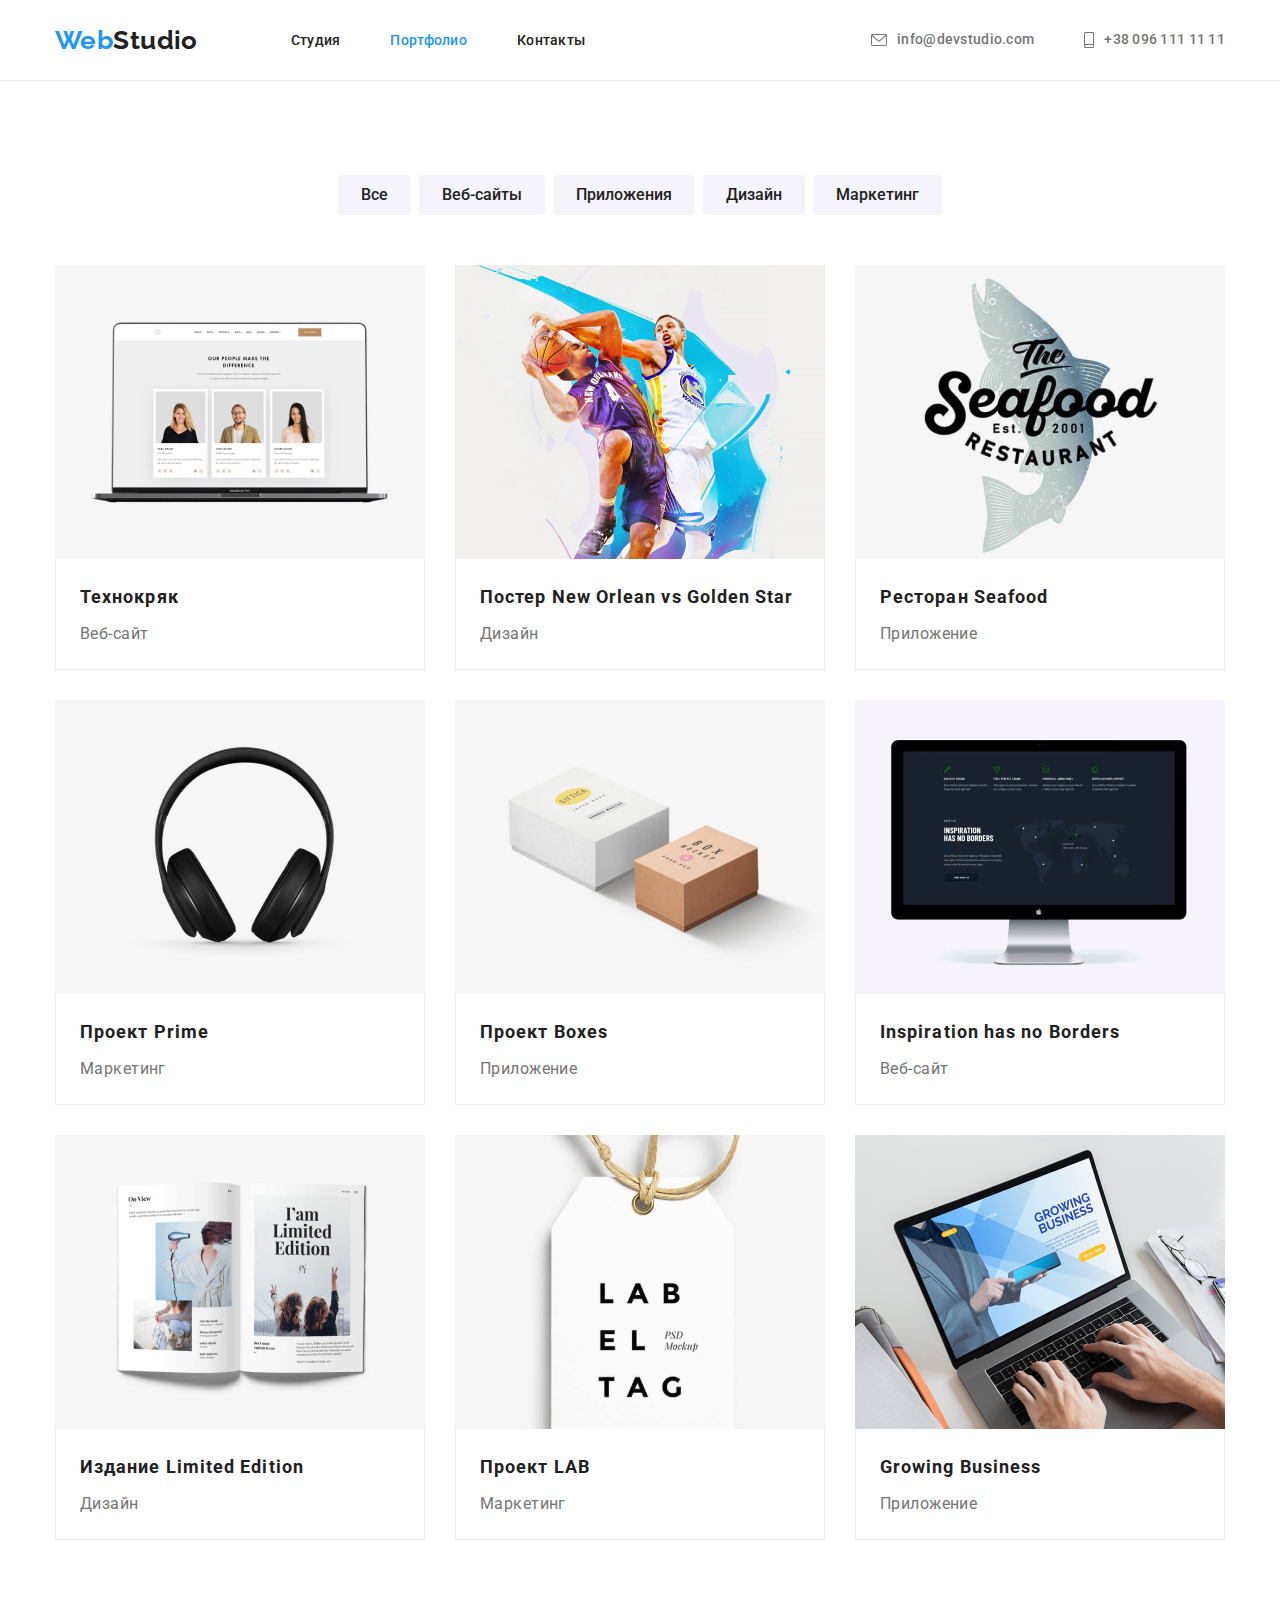
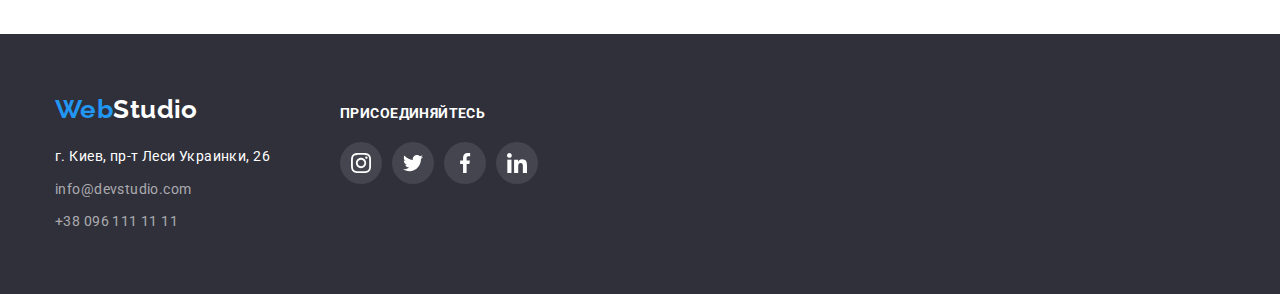
==== commit 09c61927: "Fixes active highlight" ====
--- a/portfolio.html
+++ b/portfolio.html
@@ -26,10 +26,12 @@
           >
           <ul class="nav-list list">
             <li class="item">
-              <a class="nav-link link active" href="./index.html">Студия</a>
-            </li>
-            <li class="item">
-              <a class="nav-link link" href="./portfolio.html">Портфолио</a>
+              <a class="nav-link link" href="./index.html">Студия</a>
+            </li>
+            <li class="item">
+              <a class="nav-link link active" href="./portfolio.html"
+                >Портфолио</a
+              >
             </li>
             <li class="item"><a class="nav-link link" href="">Контакты</a></li>
           </ul>
--- a/css/styles.css
+++ b/css/styles.css
@@ -536,6 +536,8 @@
   color: var(--title-white);
   background-color: var(--modal-button-bg);
   cursor: pointer;
+  box-shadow: 0px 3px 1px rgba(0, 0, 0, 0.1), 0px 1px 2px rgba(0, 0, 0, 0.08),
+    0px 2px 2px rgba(0, 0, 0, 0.12);
 }
 /* #################### End Filters #################### */
 
@@ -569,6 +571,12 @@
 
 .project-item:nth-last-child(-n + 3) {
   margin-bottom: 0;
+}
+
+.project-item:hover,
+.project-item:focus {
+  box-shadow: 0px 1px 1px rgba(0, 0, 0, 0.12), 0px 4px 4px rgba(0, 0, 0, 0.06),
+    1px 4px 6px rgba(0, 0, 0, 0.16);
 }
 
 .description-box {
